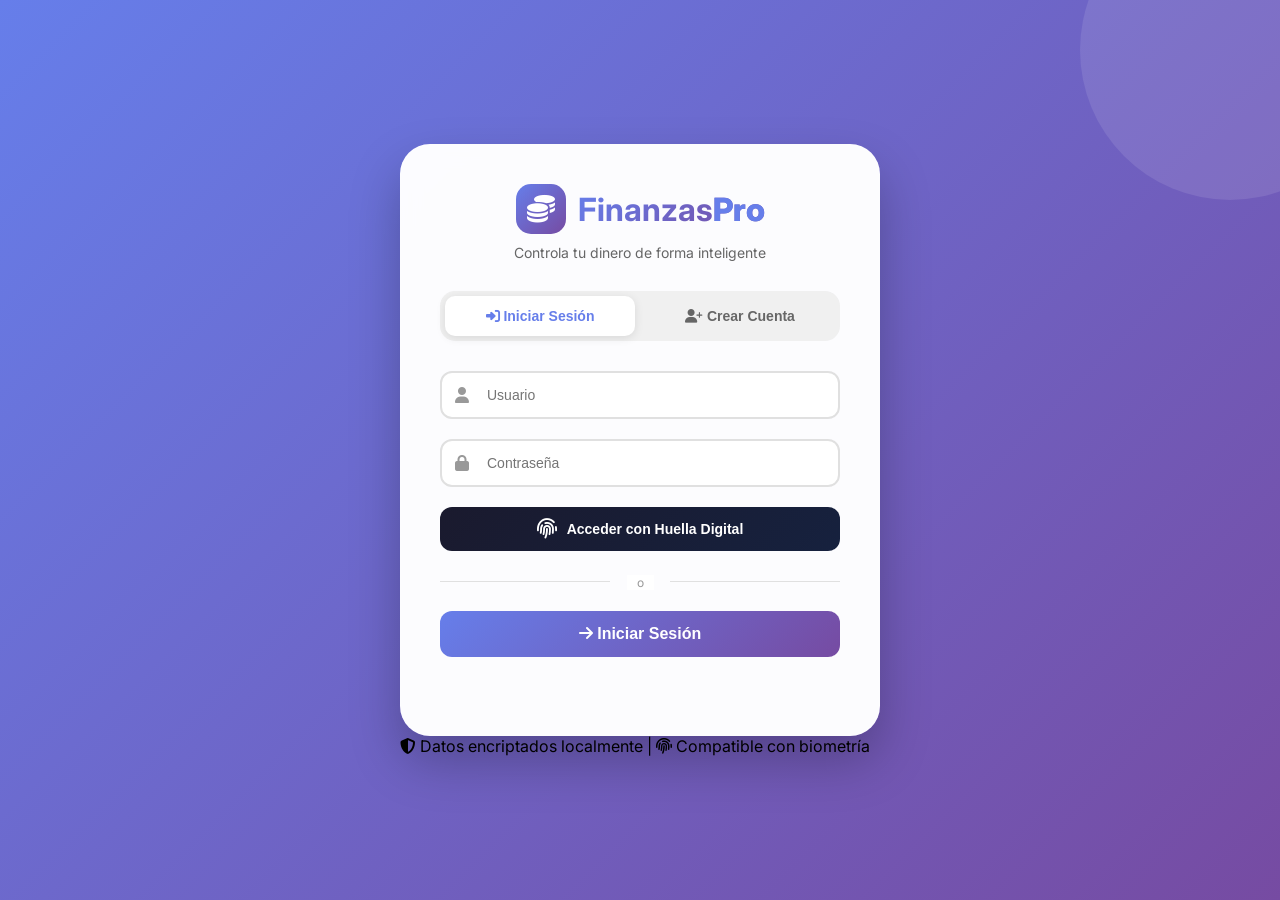
==== index.html @ eb188173 "nuevosistemaparatodomundo" ====
<!DOCTYPE html>
<html lang="es">
<head>
    <meta charset="UTF-8">
    <meta name="viewport" content="width=device-width, initial-scale=1.0, viewport-fit=cover">
    <title>💰 Mi Gestor Financiero</title>
    <link rel="stylesheet" href="style.css">
    <link href="https://fonts.googleapis.com/css2?family=Inter:wght@400;500;600;700;800&display=swap" rel="stylesheet">
    <link rel="stylesheet" href="https://cdnjs.cloudflare.com/ajax/libs/font-awesome/6.4.0/css/all.min.css">
</head>
<body class="auth-page">
    <div class="auth-container">
        <div class="auth-card glass-effect">
            <div class="auth-header">
                <div class="logo">
                    <div class="logo-icon">
                        <i class="fas fa-coins"></i>
                    </div>
                    <h1>Finanzas<span>Pro</span></h1>
                </div>
                <p class="tagline">Controla tu dinero de forma inteligente</p>
            </div>
            
            <div class="auth-tabs">
                <button class="auth-tab-btn active" onclick="showAuthTab('login')">
                    <i class="fas fa-sign-in-alt"></i> Iniciar Sesión
                </button>
                <button class="auth-tab-btn" onclick="showAuthTab('register')">
                    <i class="fas fa-user-plus"></i> Crear Cuenta
                </button>
            </div>

            <!-- Login Form -->
            <form id="loginForm" class="auth-form active">
                <div class="input-group">
                    <i class="fas fa-user"></i>
                    <input type="text" id="loginUsername" placeholder="Usuario" required autocomplete="username">
                </div>
                <div class="input-group">
                    <i class="fas fa-lock"></i>
                    <input type="password" id="loginPassword" placeholder="Contraseña" required autocomplete="current-password">
                </div>
                
                <!-- Botón de huella digital -->
                <button type="button" id="fingerprintBtn" class="fingerprint-btn" onclick="authenticateWithFingerprint()">
                    <i class="fas fa-fingerprint"></i> Acceder con Huella Digital
                </button>
                
                <div class="divider">
                    <span>o</span>
                </div>
                
                <button type="submit" class="auth-btn">
                    <i class="fas fa-arrow-right"></i> Iniciar Sesión
                </button>
                <div id="loginMessage" class="message"></div>
            </form>

            <!-- Register Form -->
            <form id="registerForm" class="auth-form">
                <div class="input-group">
                    <i class="fas fa-user"></i>
                    <input type="text" id="regUsername" placeholder="Nombre de usuario" required>
                </div>
                <div class="input-group">
                    <i class="fas fa-envelope"></i>
                    <input type="email" id="regEmail" placeholder="Correo electrónico" required>
                </div>
                <div class="input-group">
                    <i class="fas fa-lock"></i>
                    <input type="password" id="regPassword" placeholder="Contraseña" required>
                </div>
                <div class="input-group">
                    <i class="fas fa-check-circle"></i>
                    <input type="password" id="confirmPassword" placeholder="Confirmar contraseña" required>
                </div>
                
                <!-- Opcional: registrar huella -->
                <div class="fingerprint-option">
                    <label>
                        <input type="checkbox" id="registerFingerprint">
                        <i class="fas fa-fingerprint"></i> Registrar huella digital (opcional)
                    </label>
                </div>
                
                <button type="submit" class="auth-btn">
                    <i class="fas fa-user-shield"></i> Crear Mi Cuenta
                </button>
                <div id="regMessage" class="message"></div>
            </form>
        </div>
        
        <div class="auth-footer">
            <p><i class="fas fa-shield-alt"></i> Datos encriptados localmente | <i class="fas fa-fingerprint"></i> Compatible con biometría</p>
        </div>
    </div>

    <script src="script.js"></script>
</body>
</html>
---- style.css ----
* {
    margin: 0;
    padding: 0;
    box-sizing: border-box;
}

:root {
    --primary: linear-gradient(135deg, #667eea 0%, #764ba2 100%);
    --primary-color: #667eea;
    --secondary: #764ba2;
    --success: #48bb78;
    --danger: #f56565;
    --warning: #ed8936;
    --dark: #1a1a2e;
    --glass: rgba(255, 255, 255, 0.95);
    --shadow: 0 8px 32px rgba(0, 0, 0, 0.1);
}

body {
    font-family: 'Inter', 'Segoe UI', sans-serif;
    background: linear-gradient(135deg, #667eea 0%, #764ba2 100%);
    min-height: 100vh;
}

/* Glassmorphism Effect */
.glass-effect {
    background: rgba(255, 255, 255, 0.95);
    backdrop-filter: blur(10px);
    border-radius: 20px;
    box-shadow: var(--shadow);
}

.glass-card {
    background: white;
    border-radius: 20px;
    box-shadow: var(--shadow);
    transition: transform 0.3s, box-shadow 0.3s;
}

.glass-card:hover {
    transform: translateY(-5px);
    box-shadow: 0 12px 40px rgba(0, 0, 0, 0.15);
}

/* Animations */
@keyframes slideUp {
    from {
        opacity: 0;
        transform: translateY(30px);
    }
    to {
        opacity: 1;
        transform: translateY(0);
    }
}

@keyframes fadeIn {
    from { opacity: 0; }
    to { opacity: 1; }
}

@keyframes pulse {
    0%, 100% { transform: scale(1); }
    50% { transform: scale(1.05); }
}

@keyframes slideIn {
    from {
        opacity: 0;
        transform: translateX(-20px);
    }
    to {
        opacity: 1;
        transform: translateX(0);
    }
}

.animate-scale {
    animation: slideUp 0.5s ease;
}

.pulse {
    animation: pulse 2s infinite;
}

/* ========== LOGIN PAGE ========== */
.auth-page {
    display: flex;
    align-items: center;
    justify-content: center;
    min-height: 100vh;
    padding: 20px;
    position: relative;
    overflow: hidden;
}

.auth-page::before {
    content: '';
    position: absolute;
    width: 300px;
    height: 300px;
    background: rgba(255,255,255,0.1);
    border-radius: 50%;
    top: -100px;
    right: -100px;
    animation: float 20s infinite;
}

@keyframes float {
    0%, 100% { transform: translate(0, 0); }
    50% { transform: translate(-50px, 50px); }
}

.auth-container {
    width: 100%;
    max-width: 480px;
    z-index: 1;
}

.auth-card {
    background: rgba(255, 255, 255, 0.98);
    backdrop-filter: blur(10px);
    border-radius: 30px;
    padding: 40px;
    box-shadow: 0 25px 50px rgba(0,0,0,0.25);
    animation: slideUp 0.6s ease;
}

.auth-header {
    text-align: center;
    margin-bottom: 30px;
}

.logo {
    display: flex;
    align-items: center;
    justify-content: center;
    gap: 12px;
    margin-bottom: 10px;
}

.logo-icon {
    width: 50px;
    height: 50px;
    background: var(--primary);
    border-radius: 15px;
    display: flex;
    align-items: center;
    justify-content: center;
}

.logo-icon i {
    font-size: 28px;
    color: white;
}

.logo h1 {
    font-size: 32px;
    background: var(--primary);
    -webkit-background-clip: text;
    -webkit-text-fill-color: transparent;
    background-clip: text;
}

.logo h1 span {
    -webkit-text-fill-color: var(--primary-color);
    font-weight: 800;
}

.tagline {
    color: #666;
    font-size: 14px;
}

.auth-tabs {
    display: flex;
    gap: 10px;
    margin-bottom: 30px;
    background: #f0f0f0;
    padding: 5px;
    border-radius: 15px;
}

.auth-tab-btn {
    flex: 1;
    padding: 12px;
    background: transparent;
    border: none;
    cursor: pointer;
    font-size: 14px;
    font-weight: 600;
    border-radius: 10px;
    transition: all 0.3s;
    color: #666;
}

.auth-tab-btn.active {
    background: white;
    color: var(--primary-color);
    box-shadow: 0 2px 10px rgba(0,0,0,0.1);
}

.auth-form {
    display: none;
}

.auth-form.active {
    display: block;
    animation: fadeIn 0.3s ease;
}

.input-group {
    position: relative;
    margin-bottom: 20px;
}

.input-group i {
    position: absolute;
    left: 15px;
    top: 50%;
    transform: translateY(-50%);
    color: #999;
    z-index: 1;
}

.input-group input {
    width: 100%;
    padding: 14px 15px 14px 45px;
    border: 2px solid #e0e0e0;
    border-radius: 12px;
    font-size: 14px;
    transition: all 0.3s;
    background: white;
}

.input-group input:focus {
    outline: none;
    border-color: var(--primary-color);
    box-shadow: 0 0 0 3px rgba(102,126,234,0.1);
}

.fingerprint-btn {
    width: 100%;
    padding: 12px;
    background: linear-gradient(135deg, #1a1a2e 0%, #16213e 100%);
    color: white;
    border: none;
    border-radius: 12px;
    font-size: 14px;
    font-weight: 600;
    cursor: pointer;
    display: flex;
    align-items: center;
    justify-content: center;
    gap: 10px;
    margin-bottom: 15px;
    transition: transform 0.2s;
}

.fingerprint-btn:hover {
    transform: translateY(-2px);
}

.fingerprint-btn i {
    font-size: 20px;
}

.divider {
    text-align: center;
    margin: 20px 0;
    position: relative;
}

.divider::before,
.divider::after {
    content: '';
    position: absolute;
    top: 50%;
    width: calc(50% - 30px);
    height: 1px;
    background: #e0e0e0;
}

.divider::before { left: 0; }
.divider::after { right: 0; }

.divider span {
    background: white;
    padding: 0 10px;
    color: #999;
    font-size: 12px;
}

.fingerprint-option {
    margin: 15px 0;
    padding: 10px;
    background: #f7f7f7;
    border-radius: 10px;
}

.fingerprint-option label {
    display: flex;
    align-items: center;
    gap: 10px;
    cursor: pointer;
    color: #666;
}

.auth-btn {
    width: 100%;
    padding: 14px;
    background: var(--primary);
    color: white;
    border: none;
    border-radius: 12px;
    font-size: 16px;
    font-weight: 600;
    cursor: pointer;
    transition: transform 0.2s;
}

.auth-btn:hover {
    transform: translateY(-2px);
}

/* ========== DASHBOARD ========== */
.app-container {
    display: flex;
    min-height: 100vh;
}

.sidebar {
    width: 280px;
    background: rgba(255, 255, 255, 0.95);
    backdrop-filter: blur(10px);
    display: flex;
    flex-direction: column;
    position: fixed;
    height: 100vh;
    overflow-y: auto;
    z-index: 100;
}

.sidebar-header {
    padding: 30px 20px;
    border-bottom: 1px solid rgba(0,0,0,0.1);
}

.sidebar-header h2 {
    font-size: 22px;
    color: #333;
}

.sidebar-header h2 i {
    color: var(--primary-color);
    margin-right: 10px;
}

.sidebar-header h2 span {
    color: var(--primary-color);
}

.sidebar-nav {
    flex: 1;
    padding: 20px;
}

.nav-btn {
    width: 100%;
    padding: 12px 15px;
    margin: 5px 0;
    background: transparent;
    border: none;
    border-radius: 12px;
    cursor: pointer;
    text-align: left;
    font-size: 15px;
    color: #555;
    transition: all 0.3s;
    display: flex;
    align-items: center;
    gap: 12px;
}

.nav-btn i {
    width: 20px;
    font-size: 18px;
}

.nav-btn:hover {
    background: rgba(102,126,234,0.1);
    transform: translateX(5px);
}

.nav-btn.active {
    background: var(--primary);
    color: white;
}

.sidebar-footer {
    padding: 20px;
    border-top: 1px solid rgba(0,0,0,0.1);
}

.user-info-sidebar {
    display: flex;
    align-items: center;
    gap: 12px;
    padding: 12px;
    background: #f0f0f0;
    border-radius: 12px;
    margin-bottom: 12px;
}

.user-info-sidebar i {
    font-size: 32px;
    color: var(--primary-color);
}

.user-info-sidebar div {
    flex: 1;
}

.user-info-sidebar span {
    font-weight: 600;
    color: #333;
    display: block;
}

.user-info-sidebar small {
    font-size: 11px;
    color: #999;
}

.logout-sidebar-btn {
    width: 100%;
    padding: 10px;
    background: var(--danger);
    color: white;
    border: none;
    border-radius: 10px;
    cursor: pointer;
    display: flex;
    align-items: center;
    justify-content: center;
    gap: 8px;
    transition: transform 0.2s;
}

.logout-sidebar-btn:hover {
    transform: translateY(-2px);
}

.main-content {
    flex: 1;
    margin-left: 280px;
    padding: 30px;
}

.section {
    display: none;
    animation: fadeIn 0.3s ease;
}

.section.active {
    display: block;
}

.section-header {
    margin-bottom: 30px;
    display: flex;
    justify-content: space-between;
    align-items: center;
    flex-wrap: wrap;
    gap: 15px;
}

.section-header h1 {
    font-size: 28px;
    color: white;
}

.section-header p {
    color: rgba(255,255,255,0.8);
    font-size: 14px;
    margin-top: 5px;
}

/* Stats Cards */
.stats-grid {
    display: grid;
    grid-template-columns: repeat(auto-fit, minmax(260px, 1fr));
    gap: 20px;
    margin-bottom: 30px;
}

.stat-card {
    background: white;
    padding: 25px;
    border-radius: 20px;
    display: flex;
    align-items: center;
    gap: 20px;
    transition: all 0.3s;
    cursor: pointer;
}

.stat-card:hover {
    transform: translateY(-5px);
}

.stat-icon {
    width: 60px;
    height: 60px;
    background: linear-gradient(135deg, rgba(102,126,234,0.1), rgba(118,75,162,0.1));
    border-radius: 15px;
    display: flex;
    align-items: center;
    justify-content: center;
}

.stat-icon i {
    font-size: 30px;
    color: var(--primary-color);
}

.income-card .stat-icon i { color: var(--success); }
.expense-card .stat-icon i { color: var(--danger); }

.stat-info {
    flex: 1;
}

.stat-info h3 {
    font-size: 13px;
    color: #999;
    margin-bottom: 5px;
}

.stat-info p {
    font-size: 28px;
    font-weight: bold;
    color: #333;
}

.balance-value {
    font-size: 32px;
    color: var(--primary-color);
}

/* Charts */
.charts-grid {
    display: grid;
    grid-template-columns: repeat(auto-fit, minmax(450px, 1fr));
    gap: 20px;
    margin-bottom: 30px;
}

.chart-card {
    background: white;
    padding: 20px;
    border-radius: 20px;
}

.chart-header {
    display: flex;
    justify-content: space-between;
    align-items: center;
    margin-bottom: 20px;
}

.chart-legend {
    display: flex;
    gap: 15px;
    font-size: 12px;
}

.chart-legend i {
    font-size: 10px;
    margin-right: 5px;
}

/* Transaction Tabs */
.transaction-tabs {
    display: flex;
    gap: 10px;
    margin-bottom: 20px;
}

.trans-tab {
    padding: 12px 24px;
    background: rgba(255,255,255,0.9);
    border: none;
    border-radius: 12px;
    cursor: pointer;
    font-weight: 600;
    transition: all 0.3s;
    display: flex;
    align-items: center;
    gap: 8px;
}

.trans-tab.active {
    background: var(--primary);
    color: white;
}

.trans-tab:hover:not(.active) {
    background: white;
    transform: translateY(-2px);
}

/* Filters */
.filters-bar {
    display: flex;
    gap: 12px;
    margin-bottom: 20px;
    flex-wrap: wrap;
    background: white;
    padding: 15px;
    border-radius: 15px;
}

.filter-group {
    position: relative;
    flex: 1;
    min-width: 150px;
}

.filter-group i {
    position: absolute;
    left: 12px;
    top: 50%;
    transform: translateY(-50%);
    color: #999;
}

.filter-group input,
.filter-group select {
    width: 100%;
    padding: 10px 12px 10px 35px;
    border: 1px solid #e0e0e0;
    border-radius: 10px;
    font-size: 14px;
}

/* Transaction List */
.transaction-list {
    max-height: 600px;
    overflow-y: auto;
    display: flex;
    flex-direction: column;
    gap: 10px;
}

.transaction-item {
    background: white;
    padding: 18px;
    border-radius: 15px;
    display: flex;
    justify-content: space-between;
    align-items: center;
    transition: all 0.3s;
    animation: slideIn 0.3s ease;
}

.transaction-item:hover {
    transform: translateX(5px);
    box-shadow: var(--shadow);
}

.transaction-item.income {
    border-left: 4px solid var(--success);
}

.transaction-item.expense {
    border-left: 4px solid var(--danger);
}

.transaction-info {
    flex: 1;
}

.transaction-info strong {
    font-size: 16px;
    color: #333;
}

.transaction-info small {
    font-size: 12px;
    color: #999;
}

.transaction-amount {
    font-size: 18px;
    font-weight: bold;
}

.delete-btn {
    background: var(--danger);
    color: white;
    border: none;
    padding: 8px 12px;
    border-radius: 8px;
    cursor: pointer;
    transition: transform 0.2s;
}

.delete-btn:hover {
    transform: scale(1.05);
}

/* Modal - SIN ANIMACIONES */
.modal {
    display: none;
    position: fixed;
    z-index: 1000;
    left: 0;
    top: 0;
    width: 100%;
    height: 100%;
    background: rgba(0,0,0,0.5);
}

.modal-content {
    background: white;
    margin: 50px auto;
    max-width: 550px;
    border-radius: 20px;
}

.modal-header {
    padding: 20px 25px;
    border-bottom: 1px solid #e0e0e0;
    display: flex;
    justify-content: space-between;
    align-items: center;
}

.modal-header h2 {
    font-size: 20px;
    color: #333;
}

.close {
    font-size: 28px;
    cursor: pointer;
    color: #999;
    transition: color 0.2s;
}

.close:hover {
    color: var(--danger);
}

/* Formulario */
.form-group {
    margin-bottom: 18px;
    padding: 0 25px;
}

.form-group label {
    display: block;
    margin-bottom: 6px;
    font-weight: 600;
    color: #555;
    font-size: 13px;
}

.form-group label i {
    margin-right: 6px;
    color: var(--primary-color);
}

.form-group label span {
    font-weight: normal;
    color: #999;
}

.type-selector {
    display: flex;
    gap: 10px;
}

.type-btn {
    flex: 1;
    padding: 10px;
    border: 2px solid #e0e0e0;
    background: white;
    border-radius: 10px;
    cursor: pointer;
    font-weight: 600;
    display: flex;
    align-items: center;
    justify-content: center;
    gap: 8px;
}

.type-btn.active {
    background: var(--primary);
    border-color: var(--primary);
    color: white;
}

.type-btn:first-child.active {
    background: var(--success);
    border-color: var(--success);
}

.type-btn:last-child.active {
    background: var(--danger);
    border-color: var(--danger);
}

.category-selector {
    display: grid;
    grid-template-columns: repeat(auto-fill, minmax(90px, 1fr));
    gap: 8px;
    margin-bottom: 10px;
}

.cat-option {
    padding: 8px;
    background: #f7f7f7;
    border: 2px solid transparent;
    border-radius: 8px;
    cursor: pointer;
    text-align: center;
    font-size: 12px;
}

.cat-option:hover {
    background: #e0e0e0;
}

.cat-option.selected {
    background: var(--primary);
    border-color: var(--primary);
    color: white;
}

.form-row {
    display: grid;
    grid-template-columns: 1fr 1fr;
    gap: 15px;
    padding: 0 25px;
}

.amount-input {
    position: relative;
}

.amount-input span {
    position: absolute;
    left: 12px;
    top: 50%;
    transform: translateY(-50%);
    font-weight: bold;
    color: #999;
}

.amount-input input {
    width: 100%;
    padding: 10px 12px 10px 30px;
    border: 2px solid #e0e0e0;
    border-radius: 10px;
    font-size: 14px;
}

.form-group input,
.form-group select,
.form-group textarea {
    width: 100%;
    padding: 10px;
    border: 2px solid #e0e0e0;
    border-radius: 10px;
    font-size: 14px;
}

.form-group input:focus,
.form-group select:focus,
.form-group textarea:focus {
    outline: none;
    border-color: var(--primary-color);
}

.modal-actions {
    display: flex;
    gap: 12px;
    padding: 20px 25px;
    border-top: 1px solid #e0e0e0;
}

/* Botones */
.btn-primary {
    background: var(--primary);
    color: white;
    border: none;
    padding: 10px 20px;
    border-radius: 10px;
    cursor: pointer;
    display: inline-flex;
    align-items: center;
    gap: 8px;
    font-weight: 600;
}

.btn-secondary {
    background: var(--success);
    color: white;
    border: none;
    padding: 10px 20px;
    border-radius: 10px;
    cursor: pointer;
    display: inline-flex;
    align-items: center;
    gap: 8px;
}

.btn-danger {
    background: var(--danger);
    color: white;
    border: none;
    padding: 10px 20px;
    border-radius: 10px;
    cursor: pointer;
    display: inline-flex;
    align-items: center;
    gap: 8px;
}

/* Reportes */
.stats-summary {
    display: grid;
    grid-template-columns: repeat(auto-fit, minmax(200px, 1fr));
    gap: 15px;
    margin-bottom: 25px;
}

.summary-card {
    background: white;
    padding: 20px;
    border-radius: 15px;
    display: flex;
    align-items: center;
    gap: 15px;
}

.summary-card i {
    font-size: 35px;
    color: var(--primary-color);
}

.summary-card h4 {
    font-size: 12px;
    color: #999;
    margin-bottom: 5px;
}

.summary-card p {
    font-size: 20px;
    font-weight: bold;
    color: #333;
}

.report-grid {
    display: grid;
    grid-template-columns: repeat(auto-fit, minmax(400px, 1fr));
    gap: 20px;
    margin-top: 20px;
}

.report-card {
    background: white;
    padding: 20px;
    border-radius: 20px;
}

.report-table {
    overflow-x: auto;
    max-height: 400px;
    overflow-y: auto;
}

.report-table table {
    width: 100%;
    border-collapse: collapse;
}

.report-table th,
.report-table td {
    padding: 12px;
    text-align: left;
    border-bottom: 1px solid #e0e0e0;
}

.report-table th {
    background: #f7f7f7;
    font-weight: 600;
    position: sticky;
    top: 0;
}

.categories-grid {
    display: grid;
    grid-template-columns: repeat(auto-fill, minmax(280px, 1fr));
    gap: 20px;
}

/* Botones */
.btn-primary {
    background: var(--primary);
    color: white;
    border: none;
    padding: 10px 20px;
    border-radius: 10px;
    cursor: pointer;
    display: inline-flex;
    align-items: center;
    gap: 8px;
    font-weight: 600;
    transition: transform 0.2s;
}

.btn-primary:hover {
    transform: translateY(-2px);
}

.btn-secondary {
    background: var(--success);
    color: white;
    border: none;
    padding: 10px 20px;
    border-radius: 10px;
    cursor: pointer;
    display: inline-flex;
    align-items: center;
    gap: 8px;
}

.btn-danger {
    background: var(--danger);
    color: white;
    border: none;
    padding: 10px 20px;
    border-radius: 10px;
    cursor: pointer;
    display: inline-flex;
    align-items: center;
    gap: 8px;
}

/* Mensajes */
.message {
    margin-top: 15px;
    padding: 12px;
    border-radius: 10px;
    text-align: center;
    font-size: 14px;
}

.error {
    background: #fed7d7;
    color: #c53030;
}

.success {
    background: #c6f6d5;
    color: #22543d;
}

/* Responsive */
@media (max-width: 768px) {
    .sidebar {
        width: 80px;
    }
    
    .sidebar-header h2,
    .nav-btn span,
    .user-info-sidebar div,
    .logout-sidebar-btn span {
        display: none;
    }
    
    .nav-btn {
        justify-content: center;
    }
    
    .main-content {
        margin-left: 80px;
        padding: 15px;
    }
    
    .charts-grid {
        grid-template-columns: 1fr;
    }
    
    .report-grid {
        grid-template-columns: 1fr;
    }
    
    .form-row {
        grid-template-columns: 1fr;
    }
    
    .stats-grid {
        grid-template-columns: repeat(auto-fit, minmax(200px, 1fr));
    }
}

/* Scrollbar personalizado */
::-webkit-scrollbar {
    width: 8px;
    height: 8px;
}

::-webkit-scrollbar-track {
    background: #f1f1f1;
    border-radius: 10px;
}

::-webkit-scrollbar-thumb {
    background: var(--primary);
    border-radius: 10px;
}

::-webkit-scrollbar-thumb:hover {
    background: var(--secondary);
}
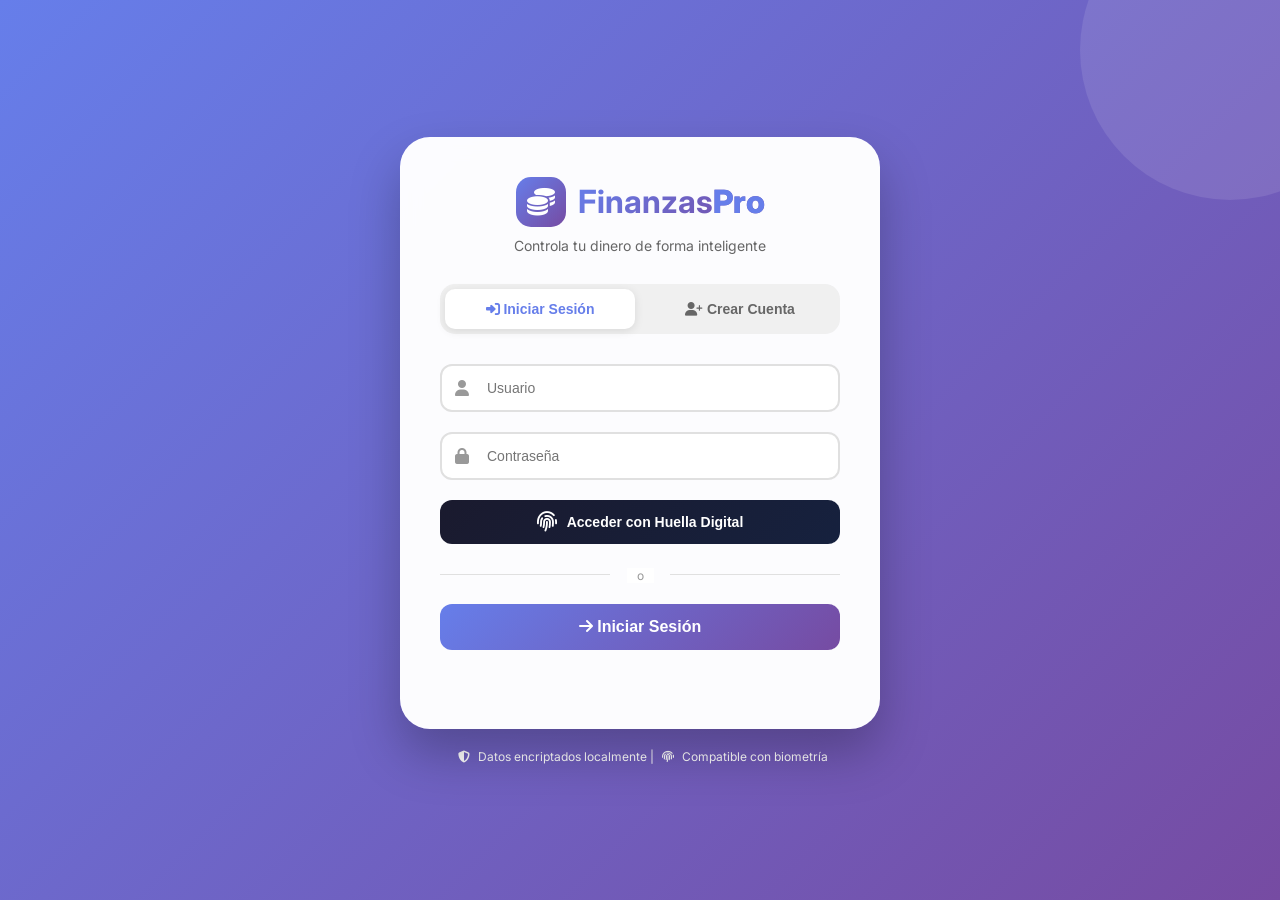
==== commit 08e18618: "nuevo diseno" ====
--- a/index.html
+++ b/index.html
@@ -3,14 +3,14 @@
 <head>
     <meta charset="UTF-8">
     <meta name="viewport" content="width=device-width, initial-scale=1.0, viewport-fit=cover">
-    <title>💰 Mi Gestor Financiero</title>
+    <title>💰 Mi Gestor Financiero Personal</title>
     <link rel="stylesheet" href="style.css">
     <link href="https://fonts.googleapis.com/css2?family=Inter:wght@400;500;600;700;800&display=swap" rel="stylesheet">
     <link rel="stylesheet" href="https://cdnjs.cloudflare.com/ajax/libs/font-awesome/6.4.0/css/all.min.css">
 </head>
 <body class="auth-page">
     <div class="auth-container">
-        <div class="auth-card glass-effect">
+        <div class="auth-card">
             <div class="auth-header">
                 <div class="logo">
                     <div class="logo-icon">
@@ -41,7 +41,6 @@
                     <input type="password" id="loginPassword" placeholder="Contraseña" required autocomplete="current-password">
                 </div>
                 
-                <!-- Botón de huella digital -->
                 <button type="button" id="fingerprintBtn" class="fingerprint-btn" onclick="authenticateWithFingerprint()">
                     <i class="fas fa-fingerprint"></i> Acceder con Huella Digital
                 </button>
@@ -75,7 +74,6 @@
                     <input type="password" id="confirmPassword" placeholder="Confirmar contraseña" required>
                 </div>
                 
-                <!-- Opcional: registrar huella -->
                 <div class="fingerprint-option">
                     <label>
                         <input type="checkbox" id="registerFingerprint">
--- a/style.css
+++ b/style.css
@@ -20,70 +20,10 @@
     font-family: 'Inter', 'Segoe UI', sans-serif;
     background: linear-gradient(135deg, #667eea 0%, #764ba2 100%);
     min-height: 100vh;
-}
-
-/* Glassmorphism Effect */
-.glass-effect {
-    background: rgba(255, 255, 255, 0.95);
-    backdrop-filter: blur(10px);
-    border-radius: 20px;
-    box-shadow: var(--shadow);
-}
-
-.glass-card {
-    background: white;
-    border-radius: 20px;
-    box-shadow: var(--shadow);
-    transition: transform 0.3s, box-shadow 0.3s;
-}
-
-.glass-card:hover {
-    transform: translateY(-5px);
-    box-shadow: 0 12px 40px rgba(0, 0, 0, 0.15);
-}
-
-/* Animations */
-@keyframes slideUp {
-    from {
-        opacity: 0;
-        transform: translateY(30px);
-    }
-    to {
-        opacity: 1;
-        transform: translateY(0);
-    }
-}
-
-@keyframes fadeIn {
-    from { opacity: 0; }
-    to { opacity: 1; }
-}
-
-@keyframes pulse {
-    0%, 100% { transform: scale(1); }
-    50% { transform: scale(1.05); }
-}
-
-@keyframes slideIn {
-    from {
-        opacity: 0;
-        transform: translateX(-20px);
-    }
-    to {
-        opacity: 1;
-        transform: translateX(0);
-    }
-}
-
-.animate-scale {
-    animation: slideUp 0.5s ease;
-}
-
-.pulse {
-    animation: pulse 2s infinite;
-}
-
-/* ========== LOGIN PAGE ========== */
+    overflow-x: hidden;
+}
+
+/* ========== LOGIN PAGE STYLES ========== */
 .auth-page {
     display: flex;
     align-items: center;
@@ -126,6 +66,17 @@
     animation: slideUp 0.6s ease;
 }
 
+@keyframes slideUp {
+    from {
+        opacity: 0;
+        transform: translateY(30px);
+    }
+    to {
+        opacity: 1;
+        transform: translateY(0);
+    }
+}
+
 .auth-header {
     text-align: center;
     margin-bottom: 30px;
@@ -207,6 +158,11 @@
 .auth-form.active {
     display: block;
     animation: fadeIn 0.3s ease;
+}
+
+@keyframes fadeIn {
+    from { opacity: 0; transform: translateY(10px); }
+    to { opacity: 1; transform: translateY(0); }
 }
 
 .input-group {
@@ -323,27 +279,75 @@
     transform: translateY(-2px);
 }
 
-/* ========== DASHBOARD ========== */
-.app-container {
-    display: flex;
-    min-height: 100vh;
-}
-
+.auth-footer {
+    text-align: center;
+    margin-top: 20px;
+    color: white;
+    font-size: 12px;
+}
+
+.auth-footer i {
+    margin: 0 5px;
+}
+
+/* ========== MENÚ HAMBURGUESA ========== */
+.menu-toggle {
+    display: none;
+    position: fixed;
+    top: 15px;
+    left: 15px;
+    z-index: 1001;
+    background: white;
+    border: none;
+    width: 45px;
+    height: 45px;
+    border-radius: 12px;
+    font-size: 22px;
+    color: var(--primary-color);
+    cursor: pointer;
+    box-shadow: 0 2px 10px rgba(0,0,0,0.1);
+}
+
+.menu-overlay {
+    display: none;
+    position: fixed;
+    top: 0;
+    left: 0;
+    width: 100%;
+    height: 100%;
+    background: rgba(0,0,0,0.5);
+    z-index: 999;
+}
+
+.sidebar-close {
+    display: none;
+    position: absolute;
+    top: 20px;
+    right: 20px;
+    font-size: 24px;
+    cursor: pointer;
+    color: #999;
+}
+
+/* Sidebar - versión escritorio */
 .sidebar {
     width: 280px;
-    background: rgba(255, 255, 255, 0.95);
+    background: rgba(255, 255, 255, 0.98);
     backdrop-filter: blur(10px);
     display: flex;
     flex-direction: column;
     position: fixed;
     height: 100vh;
     overflow-y: auto;
-    z-index: 100;
+    z-index: 1000;
+    transition: transform 0.3s ease;
+    box-shadow: 2px 0 20px rgba(0,0,0,0.1);
 }
 
 .sidebar-header {
     padding: 30px 20px;
     border-bottom: 1px solid rgba(0,0,0,0.1);
+    position: relative;
 }
 
 .sidebar-header h2 {
@@ -451,10 +455,66 @@
     transform: translateY(-2px);
 }
 
+/* ========== HEADER MÓVIL ========== */
+.mobile-header {
+    display: none;
+    background: white;
+    padding: 15px;
+    position: sticky;
+    top: 0;
+    z-index: 100;
+    box-shadow: 0 2px 10px rgba(0,0,0,0.1);
+    align-items: center;
+    justify-content: space-between;
+}
+
+.mobile-menu-btn {
+    background: none;
+    border: none;
+    font-size: 24px;
+    color: var(--primary-color);
+    cursor: pointer;
+    width: 40px;
+    height: 40px;
+    border-radius: 10px;
+}
+
+.mobile-logo {
+    display: flex;
+    align-items: center;
+    gap: 8px;
+    font-weight: bold;
+    font-size: 18px;
+    color: #333;
+}
+
+.mobile-logo i {
+    color: var(--primary-color);
+    font-size: 22px;
+}
+
+.mobile-user {
+    width: 40px;
+    height: 40px;
+    background: #f0f0f0;
+    border-radius: 50%;
+    display: flex;
+    align-items: center;
+    justify-content: center;
+    cursor: pointer;
+}
+
+.mobile-user i {
+    font-size: 22px;
+    color: var(--primary-color);
+}
+
+/* ========== MAIN CONTENT ========== */
 .main-content {
     flex: 1;
     margin-left: 280px;
-    padding: 30px;
+    padding: 20px;
+    min-height: 100vh;
 }
 
 .section {
@@ -467,7 +527,7 @@
 }
 
 .section-header {
-    margin-bottom: 30px;
+    margin-bottom: 25px;
     display: flex;
     justify-content: space-between;
     align-items: center;
@@ -496,11 +556,11 @@
 
 .stat-card {
     background: white;
-    padding: 25px;
+    padding: 20px;
     border-radius: 20px;
     display: flex;
     align-items: center;
-    gap: 20px;
+    gap: 15px;
     transition: all 0.3s;
     cursor: pointer;
 }
@@ -510,8 +570,8 @@
 }
 
 .stat-icon {
-    width: 60px;
-    height: 60px;
+    width: 55px;
+    height: 55px;
     background: linear-gradient(135deg, rgba(102,126,234,0.1), rgba(118,75,162,0.1));
     border-radius: 15px;
     display: flex;
@@ -520,7 +580,7 @@
 }
 
 .stat-icon i {
-    font-size: 30px;
+    font-size: 28px;
     color: var(--primary-color);
 }
 
@@ -532,26 +592,26 @@
 }
 
 .stat-info h3 {
-    font-size: 13px;
+    font-size: 12px;
     color: #999;
     margin-bottom: 5px;
 }
 
 .stat-info p {
-    font-size: 28px;
+    font-size: 24px;
     font-weight: bold;
     color: #333;
 }
 
 .balance-value {
-    font-size: 32px;
+    font-size: 28px;
     color: var(--primary-color);
 }
 
 /* Charts */
 .charts-grid {
     display: grid;
-    grid-template-columns: repeat(auto-fit, minmax(450px, 1fr));
+    grid-template-columns: repeat(auto-fit, minmax(400px, 1fr));
     gap: 20px;
     margin-bottom: 30px;
 }
@@ -560,24 +620,40 @@
     background: white;
     padding: 20px;
     border-radius: 20px;
+    box-shadow: 0 5px 15px rgba(0,0,0,0.1);
+}
+
+.chart-card h3 {
+    margin-bottom: 15px;
+    color: #333;
+    font-size: 16px;
 }
 
 .chart-header {
     display: flex;
     justify-content: space-between;
     align-items: center;
-    margin-bottom: 20px;
-}
-
-.chart-legend {
-    display: flex;
-    gap: 15px;
-    font-size: 12px;
-}
-
-.chart-legend i {
-    font-size: 10px;
-    margin-right: 5px;
+    margin-bottom: 15px;
+}
+
+/* Top Expenses */
+.top-expenses {
+    background: white;
+    padding: 20px;
+    border-radius: 20px;
+    box-shadow: 0 5px 15px rgba(0,0,0,0.1);
+}
+
+.top-expenses h3 {
+    margin-bottom: 15px;
+    color: #333;
+}
+
+.expense-item {
+    display: flex;
+    justify-content: space-between;
+    padding: 12px;
+    border-bottom: 1px solid #e0e0e0;
 }
 
 /* Transaction Tabs */
@@ -655,13 +731,12 @@
 
 .transaction-item {
     background: white;
-    padding: 18px;
-    border-radius: 15px;
+    padding: 15px;
+    border-radius: 12px;
     display: flex;
     justify-content: space-between;
     align-items: center;
-    transition: all 0.3s;
-    animation: slideIn 0.3s ease;
+    transition: all 0.2s;
 }
 
 .transaction-item:hover {
@@ -682,17 +757,18 @@
 }
 
 .transaction-info strong {
+    font-size: 15px;
+    color: #333;
+    display: block;
+}
+
+.transaction-info small {
+    font-size: 11px;
+    color: #999;
+}
+
+.transaction-amount {
     font-size: 16px;
-    color: #333;
-}
-
-.transaction-info small {
-    font-size: 12px;
-    color: #999;
-}
-
-.transaction-amount {
-    font-size: 18px;
     font-weight: bold;
 }
 
@@ -703,14 +779,9 @@
     padding: 8px 12px;
     border-radius: 8px;
     cursor: pointer;
-    transition: transform 0.2s;
-}
-
-.delete-btn:hover {
-    transform: scale(1.05);
-}
-
-/* Modal - SIN ANIMACIONES */
+}
+
+/* Modal */
 .modal {
     display: none;
     position: fixed;
@@ -746,7 +817,6 @@
     font-size: 28px;
     cursor: pointer;
     color: #999;
-    transition: color 0.2s;
 }
 
 .close:hover {
@@ -827,6 +897,7 @@
     cursor: pointer;
     text-align: center;
     font-size: 12px;
+    transition: all 0.2s;
 }
 
 .cat-option:hover {
@@ -929,6 +1000,11 @@
     gap: 8px;
 }
 
+.btn-small {
+    padding: 8px 12px;
+    font-size: 14px;
+}
+
 /* Reportes */
 .stats-summary {
     display: grid;
@@ -963,17 +1039,18 @@
     color: #333;
 }
 
+.report-card {
+    background: white;
+    padding: 20px;
+    border-radius: 20px;
+    margin-bottom: 20px;
+}
+
 .report-grid {
     display: grid;
-    grid-template-columns: repeat(auto-fit, minmax(400px, 1fr));
+    grid-template-columns: repeat(auto-fit, minmax(350px, 1fr));
     gap: 20px;
     margin-top: 20px;
-}
-
-.report-card {
-    background: white;
-    padding: 20px;
-    border-radius: 20px;
 }
 
 .report-table {
@@ -989,9 +1066,10 @@
 
 .report-table th,
 .report-table td {
-    padding: 12px;
+    padding: 10px;
     text-align: left;
     border-bottom: 1px solid #e0e0e0;
+    font-size: 13px;
 }
 
 .report-table th {
@@ -1001,53 +1079,31 @@
     top: 0;
 }
 
+/* Categorías */
 .categories-grid {
     display: grid;
     grid-template-columns: repeat(auto-fill, minmax(280px, 1fr));
     gap: 20px;
 }
 
-/* Botones */
-.btn-primary {
+/* Fab Button */
+.fab-button {
+    display: none;
+    position: fixed;
+    bottom: 20px;
+    right: 20px;
+    width: 60px;
+    height: 60px;
+    border-radius: 30px;
     background: var(--primary);
     color: white;
     border: none;
-    padding: 10px 20px;
-    border-radius: 10px;
-    cursor: pointer;
-    display: inline-flex;
-    align-items: center;
-    gap: 8px;
-    font-weight: 600;
-    transition: transform 0.2s;
-}
-
-.btn-primary:hover {
-    transform: translateY(-2px);
-}
-
-.btn-secondary {
-    background: var(--success);
-    color: white;
-    border: none;
-    padding: 10px 20px;
-    border-radius: 10px;
-    cursor: pointer;
-    display: inline-flex;
-    align-items: center;
-    gap: 8px;
-}
-
-.btn-danger {
-    background: var(--danger);
-    color: white;
-    border: none;
-    padding: 10px 20px;
-    border-radius: 10px;
-    cursor: pointer;
-    display: inline-flex;
-    align-items: center;
-    gap: 8px;
+    font-size: 24px;
+    cursor: pointer;
+    box-shadow: 0 4px 15px rgba(0,0,0,0.2);
+    z-index: 90;
+    align-items: center;
+    justify-content: center;
 }
 
 /* Mensajes */
@@ -1069,61 +1125,222 @@
     color: #22543d;
 }
 
-/* Responsive */
+/* ========== RESPONSIVE DESIGN ========== */
 @media (max-width: 768px) {
+    /* Ocultar sidebar por defecto en móvil */
     .sidebar {
-        width: 80px;
-    }
-    
-    .sidebar-header h2,
-    .nav-btn span,
-    .user-info-sidebar div,
-    .logout-sidebar-btn span {
-        display: none;
-    }
-    
-    .nav-btn {
-        justify-content: center;
+        transform: translateX(-100%);
+        width: 85%;
+        max-width: 320px;
+    }
+    
+    .sidebar.open {
+        transform: translateX(0);
+    }
+    
+    .sidebar-close {
+        display: block;
+    }
+    
+    .menu-toggle {
+        display: block;
+    }
+    
+    .mobile-header {
+        display: flex;
     }
     
     .main-content {
-        margin-left: 80px;
-        padding: 15px;
+        margin-left: 0;
+        padding: 80px 15px 20px 15px;
+    }
+    
+    .menu-overlay.active {
+        display: block;
+    }
+    
+    .fab-button {
+        display: flex;
+    }
+    
+    /* Ajustes de grid */
+    .stats-grid {
+        grid-template-columns: repeat(2, 1fr);
+        gap: 12px;
     }
     
     .charts-grid {
         grid-template-columns: 1fr;
+        gap: 15px;
     }
     
     .report-grid {
         grid-template-columns: 1fr;
+        gap: 15px;
+    }
+    
+    .categories-grid {
+        grid-template-columns: repeat(2, 1fr);
+        gap: 12px;
+    }
+    
+    /* Ajustes de cards */
+    .stat-card {
+        padding: 15px;
+    }
+    
+    .stat-icon {
+        width: 45px;
+        height: 45px;
+    }
+    
+    .stat-icon i {
+        font-size: 22px;
+    }
+    
+    .stat-info p {
+        font-size: 18px;
+    }
+    
+    .balance-value {
+        font-size: 22px;
+    }
+    
+    /* Filtros */
+    .filters-bar {
+        flex-wrap: wrap;
+        gap: 8px;
+    }
+    
+    .filter-group {
+        flex: 1;
+        min-width: calc(33% - 8px);
+    }
+    
+    /* Transacciones */
+    .transaction-item {
+        flex-direction: column;
+        align-items: flex-start;
+        gap: 10px;
+    }
+    
+    /* Modal */
+    .modal-content {
+        margin: 20px;
+        width: calc(100% - 40px);
     }
     
     .form-row {
         grid-template-columns: 1fr;
+        gap: 12px;
+    }
+    
+    .category-selector {
+        grid-template-columns: repeat(4, 1fr);
+    }
+    
+    /* Reportes */
+    .stats-summary {
+        grid-template-columns: repeat(2, 1fr);
+        gap: 10px;
+    }
+    
+    .summary-card {
+        padding: 12px;
+    }
+    
+    .summary-card i {
+        font-size: 28px;
+    }
+    
+    .summary-card p {
+        font-size: 16px;
+    }
+    
+    /* Tablas responsivas */
+    .report-table {
+        overflow-x: auto;
+    }
+    
+    .report-table table {
+        font-size: 12px;
+        min-width: 500px;
+    }
+    
+    /* Sección header */
+    .section-header {
+        flex-direction: column;
+        align-items: flex-start;
+        gap: 10px;
+    }
+    
+    .section-header h1 {
+        font-size: 22px;
+    }
+    
+    /* Transacciones tabs */
+    .transaction-tabs {
+        gap: 5px;
+    }
+    
+    .trans-tab {
+        padding: 8px 16px;
+        font-size: 13px;
+    }
+    
+    /* Mejorar touch targets */
+    .nav-btn,
+    .trans-tab,
+    .filter-group select,
+    .filter-group input,
+    .btn-primary,
+    .btn-secondary,
+    .btn-danger {
+        min-height: 44px;
+    }
+    
+    /* Evitar zoom en iOS */
+    input, select, textarea, button {
+        font-size: 16px;
+    }
+}
+
+/* Tablet */
+@media (min-width: 769px) and (max-width: 1024px) {
+    .sidebar {
+        width: 240px;
+    }
+    
+    .main-content {
+        margin-left: 240px;
     }
     
     .stats-grid {
-        grid-template-columns: repeat(auto-fit, minmax(200px, 1fr));
+        grid-template-columns: repeat(2, 1fr);
+    }
+}
+
+/* Pantallas grandes */
+@media (min-width: 1400px) {
+    .main-content {
+        max-width: 1400px;
+        margin-left: auto;
+        margin-right: auto;
+        margin-left: 280px;
     }
 }
 
 /* Scrollbar personalizado */
 ::-webkit-scrollbar {
-    width: 8px;
-    height: 8px;
+    width: 6px;
+    height: 6px;
 }
 
 ::-webkit-scrollbar-track {
     background: #f1f1f1;
-    border-radius: 10px;
 }
 
 ::-webkit-scrollbar-thumb {
-    background: var(--primary);
-    border-radius: 10px;
-}
-
-::-webkit-scrollbar-thumb:hover {
-    background: var(--secondary);
+    background: var(--primary-color);
+    border-radius: 3px;
 }
